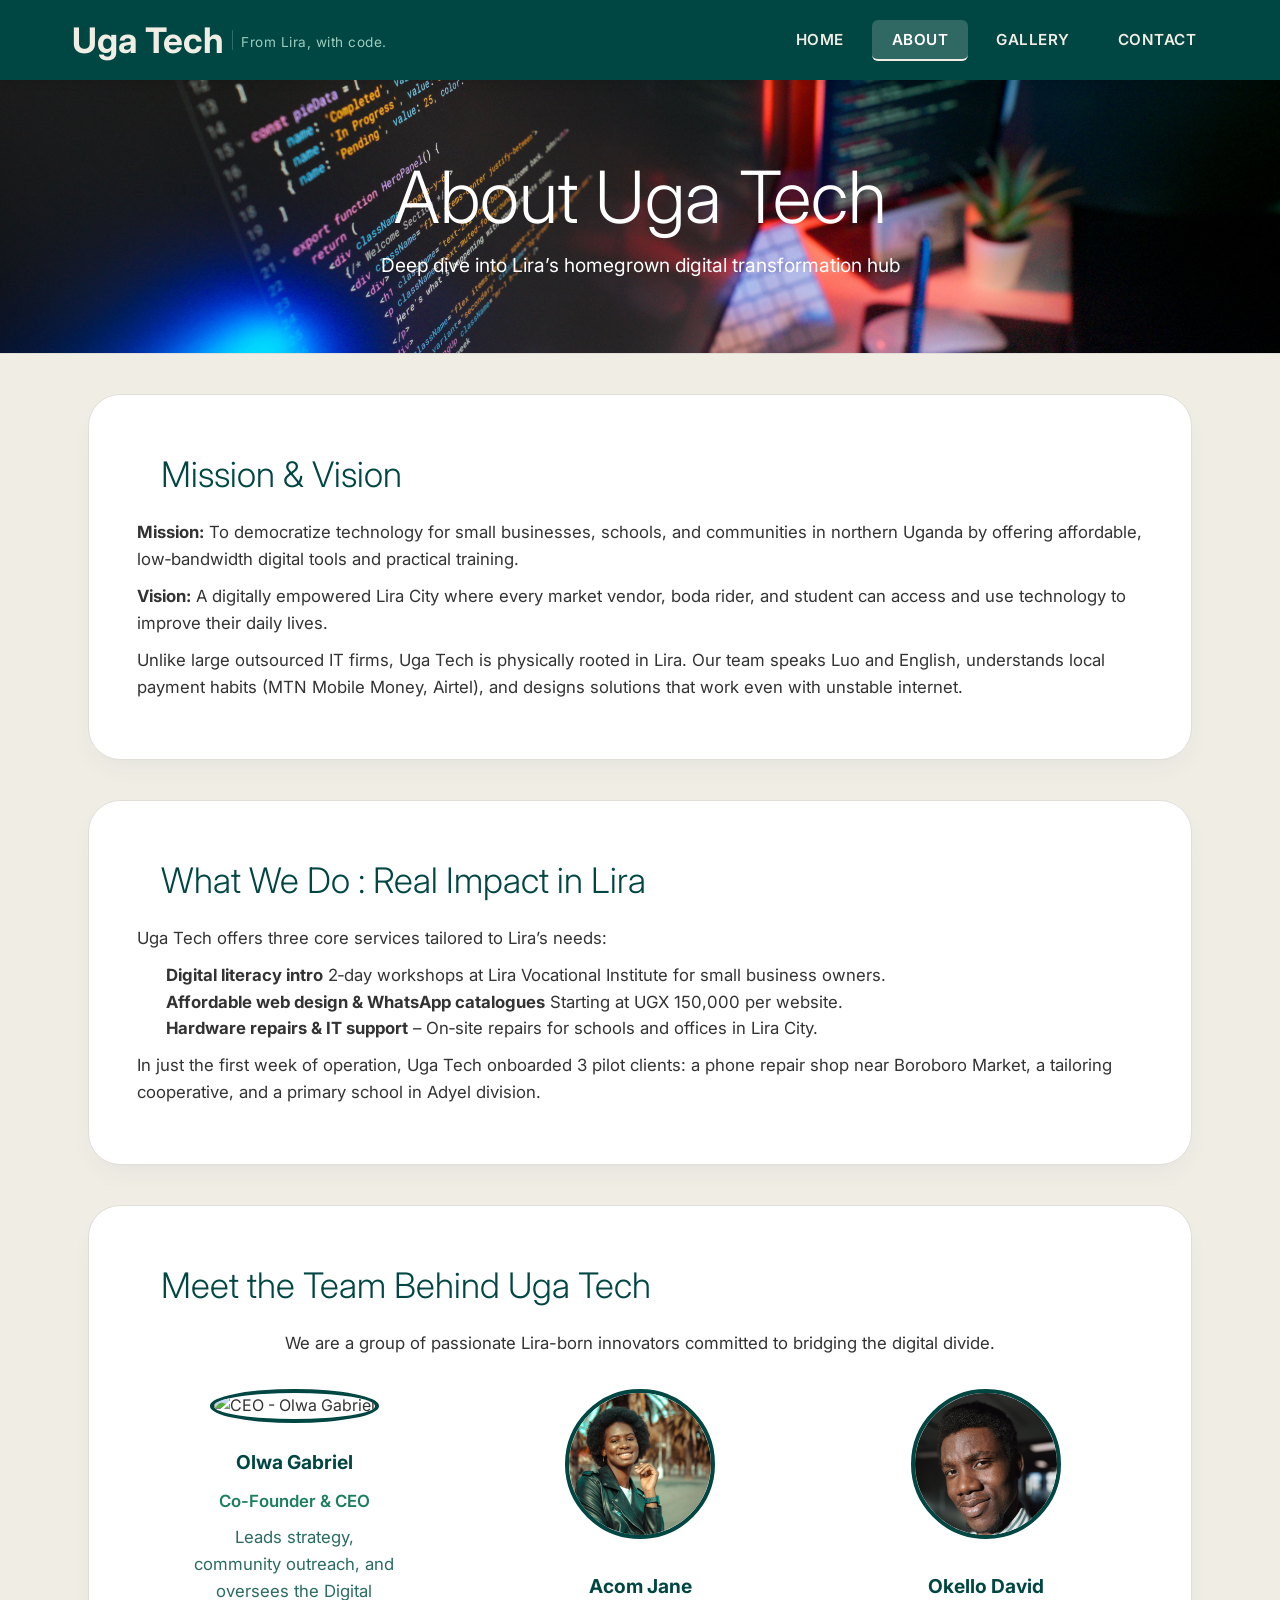
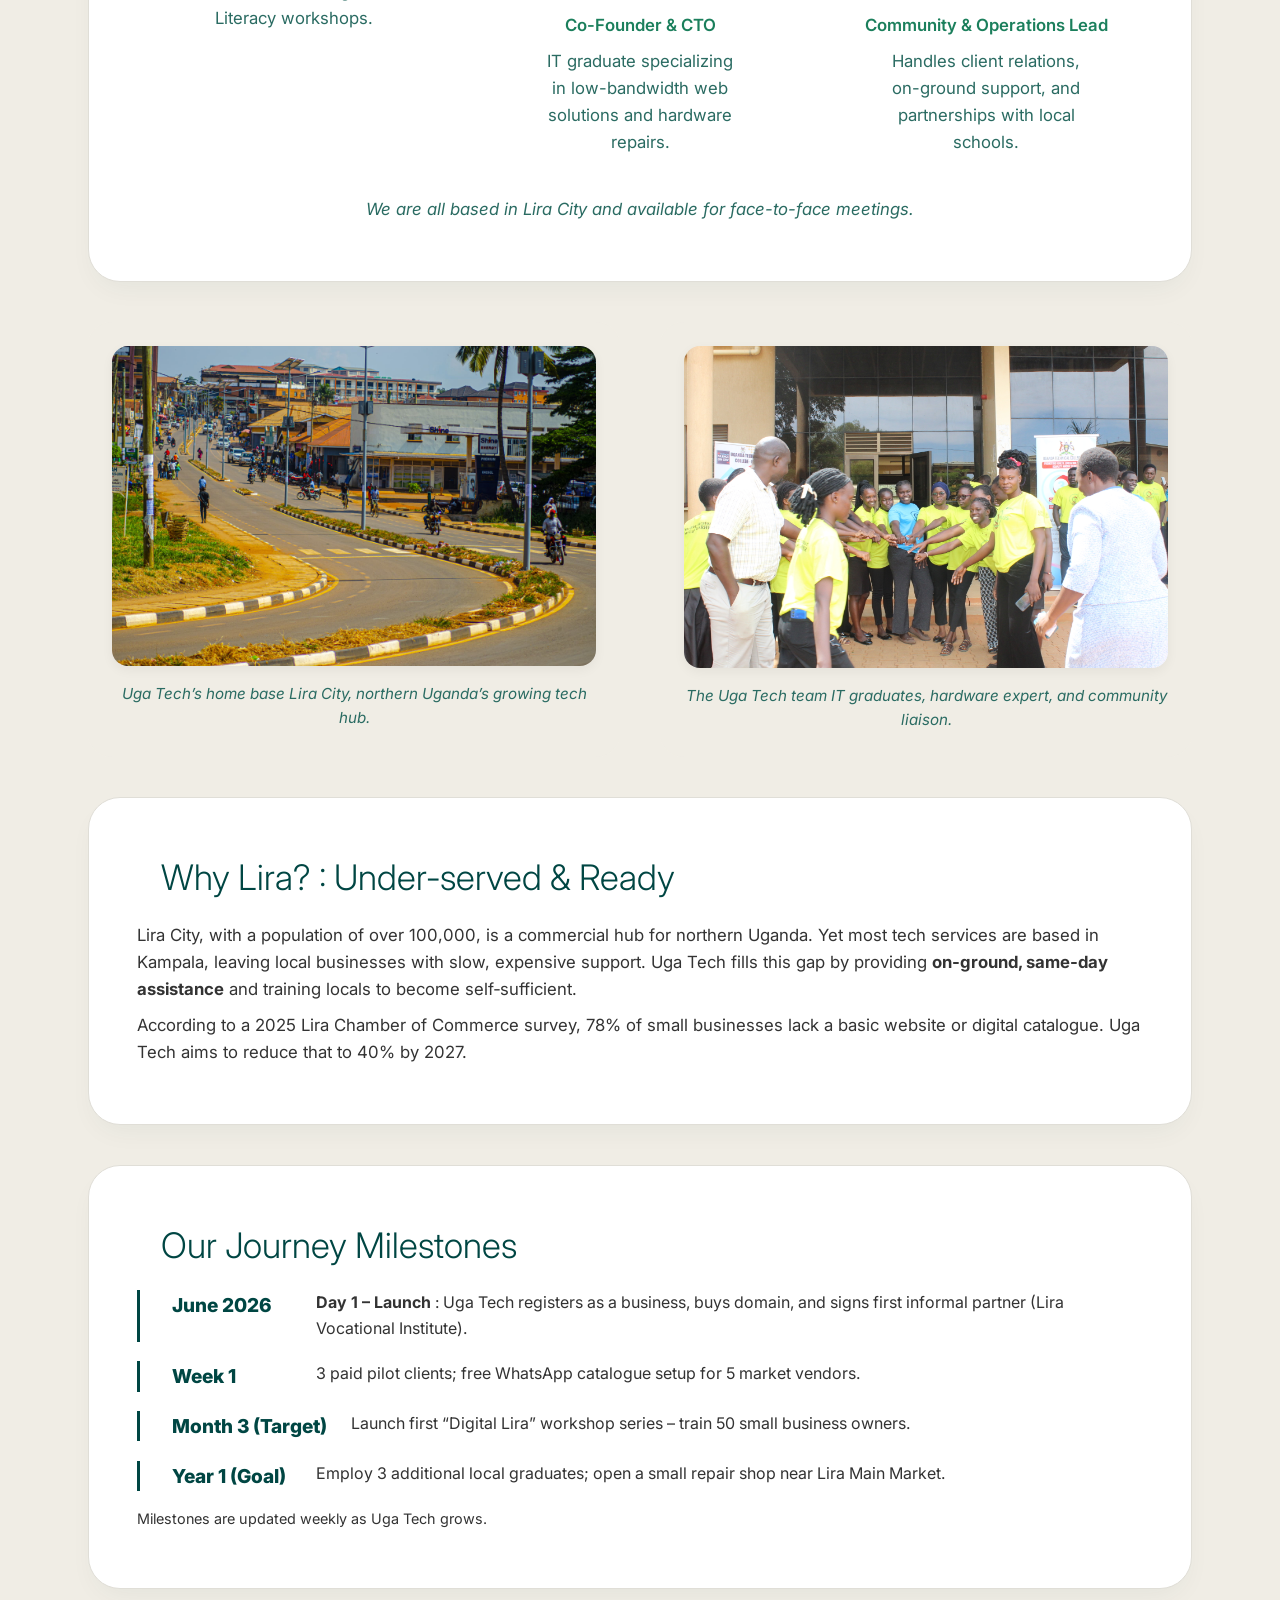
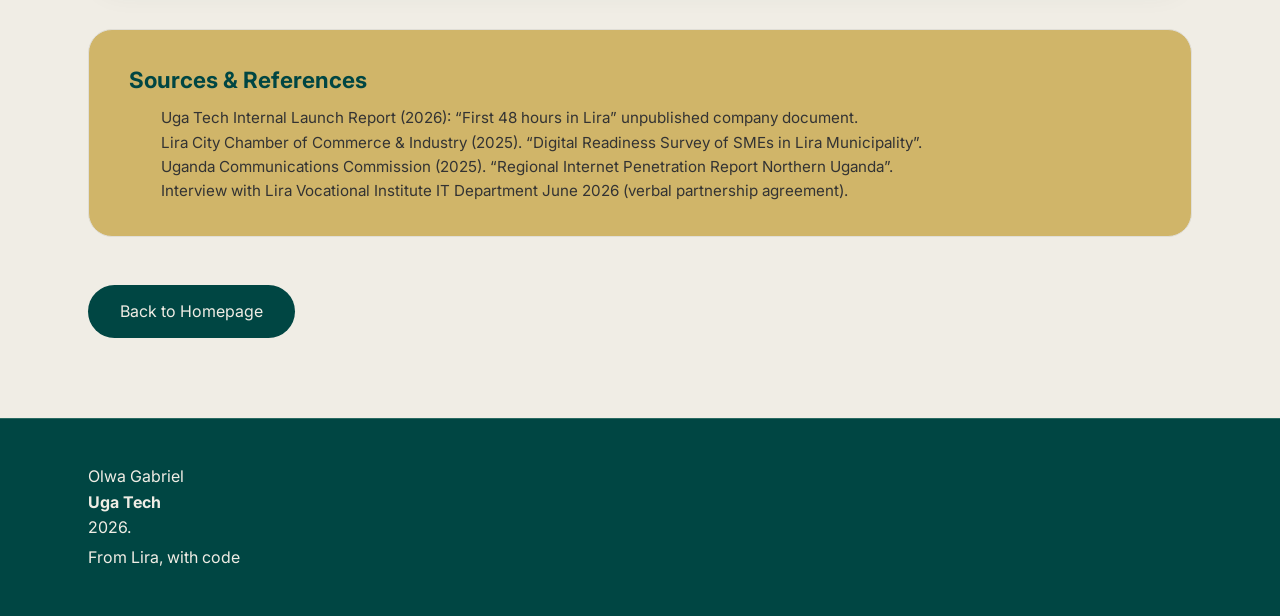
==== about.html @ 7499ac27 "Uga tech launch" ====
<!DOCTYPE html>
<html lang="en">
<head>
    <meta charset="UTF-8">
    <meta name="viewport" content="width=, initial-scale=1.0">
    <link rel="stylesheet" href="css/styles.css">
    
    <title>About | Uga Tech</title>
     <link rel="preconnect" href="https://fonts.googleapis.com">
    <link rel="preconnect" href="https://fonts.gstatic.com" crossorigin>
    <link href="https://fonts.googleapis.com/css2?family=Inter:ital,opsz,wght@0,14..32,100..900;1,14..32,100..900&display=swap" rel="stylesheet">
    <script src="https://kit.fontawesome.com/fa697e8749.js" crossorigin="anonymous"></script>
</head>
 
<body>
    <!--Navbar section-->
 <div class="navbar">
    <div class="container">
       <a href="index.html" class="logo">
    <span class="logo-title">
        <i class="fa-brands fa-medapps"></i> Uga Tech
    </span>
    <span class="logo-tagline">From Lira, with code.</span>
</a>
        <nav>
            <ul>
                <li><a href="index.html" >HOME</a></li>
                <li><a href="about.html" class="active">ABOUT</a></li>
                <li><a href="gallery.html">GALLERY</a></li>
                <li><a href="contact.html">CONTACT</a></li>
            </ul>
        </nav>
    </div>
</div>
 <!-- About hero -->
    <div class="about-hero">
        <div class="container">
            <h1>About Uga Tech</h1>
            <p>Deep dive into Lira’s homegrown digital transformation hub</p>
        </div>
    </div>

    <div class="container">
        <!-- SECTION 1: Our Mission & Vision -->
        <div class="section-card">
            <h2>Mission & Vision</h2>
            <p><strong>Mission:</strong> To democratize technology for small businesses, schools, and communities in northern Uganda by offering affordable, low‑bandwidth digital tools and practical training.</p>
            <p><strong>Vision:</strong> A digitally empowered Lira City where every market vendor, boda rider, and student can access and use technology to improve their daily lives.</p>
            <p>Unlike large outsourced IT firms, Uga Tech is physically rooted in Lira. Our team speaks Luo and English, understands local payment habits (MTN Mobile Money, Airtel), and designs solutions that work even with unstable internet.</p>
        </div>

        <!-- SECTION 2: What We Do – Services & Community Impact -->
        <div class="section-card">
            <h2>What We Do : Real Impact in Lira</h2>
            <p>Uga Tech offers three core services tailored to Lira’s needs:</p>
            <ul >
                <li><strong>Digital literacy intro</strong>  2‑day workshops at Lira Vocational Institute for small business owners.</li>
                <li><strong>Affordable web design & WhatsApp catalogues</strong> Starting at UGX 150,000 per website.</li>
                <li><strong>Hardware repairs & IT support</strong> – On‑site repairs for schools and offices in Lira City.</li>
            </ul>
            <p>In just the first week of operation, Uga Tech onboarded 3 pilot clients: a phone repair shop near Boroboro Market, a tailoring cooperative, and a primary school in Adyel division.</p>
        </div>

        <div class="section-card">
    <h2>Meet the Team Behind Uga Tech</h2>
    <p style="text-align: center; margin-bottom: 2rem;">
        We are a group of passionate Lira-born innovators committed to bridging the digital divide.
    </p>

    <div class="grid grid-3 text-center">
        <!-- Team Member 1: CEO / Co-Founder -->
        <div class="team-member">
            <img src="images/ceo-profile.jpg" alt="CEO - Olwa Gabriel">
            <h3 class="team-name">Olwa Gabriel</h3>
            <p class="team-role">Co-Founder & CEO</p>
            <p class="team-bio">Leads strategy, community outreach, and oversees the Digital Literacy workshops.</p>
        </div>

        <!-- Team Member 2: CTO -->
        <div class="team-member">
            <img src="images/cto-profile.jpg" alt="CTO - Acom Jane">
            <h3 class="team-name">Acom Jane</h3>
            <p class="team-role">Co-Founder & CTO</p>
            <p class="team-bio">IT graduate specializing in low-bandwidth web solutions and hardware repairs.</p>
        </div>

        <!-- Team Member 3: Community Liaison -->
        <div class="team-member">
            <img src="images/liaison-profile.jpg" alt="Liaison - Okello David">
            <h3 class="team-name">Okello David</h3>
            <p class="team-role">Community & Operations Lead</p>
            <p class="team-bio">Handles client relations, on-ground support, and partnerships with local schools.</p>
        </div>
    </div>

    <p style="text-align: center; margin-top: 2rem; font-style: italic; color: #2a6b62;">
        <i class="fas fa-handshake"></i> We are all based in Lira City and available for face-to-face meetings.
    </p>
</div>

        <!-- TWO IMAGES WITH CAPTIONS -->
        <div class="image-row">
            <div class="img-caption">
                <img src="images/Lira Skyline.jpeg" alt="Lira City skyline">
                <div class="caption">Uga Tech’s home base Lira City, northern Uganda’s growing tech hub.</div>
            </div>
            <div class="img-caption">
                <img src="images/Uga Tech Team.JPG" alt="Uga Tech team">
                <div class="caption">The Uga Tech team IT graduates, hardware expert, and community liaison.</div>
            </div>
        </div>

        <!-- SECTION 3: Why Lira? -->
        <div class="section-card">
            <h2>Why Lira? : Under-served & Ready</h2>
            <p>Lira City, with a population of over 100,000, is a commercial hub for northern Uganda. Yet most tech services are based in Kampala, leaving local businesses with slow, expensive support. Uga Tech fills this gap by providing <strong>on‑ground, same‑day assistance</strong> and training locals to become self‑sufficient.</p>
            <p>According to a 2025 Lira Chamber of Commerce survey, 78% of small businesses lack a basic website or digital catalogue. Uga Tech aims to reduce that to 40% by 2027.</p>
        </div>

        <!-- TIMELINE / MILESTONE SECTION -->
        <div class="section-card">
            <h2>Our Journey Milestones</h2>
            <div class="timeline">
                <div class="timeline-item">
                    <span class="timeline-year">June 2026</span>
                    <span class="timeline-desc"><strong>Day 1 – Launch</strong> : Uga Tech registers as a business, buys domain, and signs first informal partner (Lira Vocational Institute).</span>
                </div>
                <div class="timeline-item">
                    <span class="timeline-year">Week 1</span>
                    <span class="timeline-desc">3 paid pilot clients; free WhatsApp catalogue setup for 5 market vendors.</span>
                </div>
                <div class="timeline-item">
                    <span class="timeline-year">Month 3 (Target)</span>
                    <span class="timeline-desc">Launch first “Digital Lira” workshop series – train 50 small business owners.</span>
                </div>
                <div class="timeline-item">
                    <span class="timeline-year">Year 1 (Goal)</span>
                    <span class="timeline-desc">Employ 3 additional local graduates; open a small repair shop near Lira Main Market.</span>
                </div>
            </div>
            <p style="margin-top:1rem; font-size:0.9rem;"><i class="fas fa-flag-checkered"></i> Milestones are updated weekly as Uga Tech grows.</p>
        </div>

        <!-- PROPER SOURCE CITATIONS -->
        <div class="citations">
            <h3><i class="fas fa-book-open"></i> Sources & References</h3>
            <ul>
                <li>Uga Tech Internal Launch Report (2026): “First 48 hours in Lira” unpublished company document.</li>
                <li>Lira City Chamber of Commerce & Industry (2025). “Digital Readiness Survey of SMEs in Lira Municipality”.</li>
                <li>Uganda Communications Commission (2025). “Regional Internet Penetration Report Northern Uganda”.</li>
                <li>Interview with Lira Vocational Institute IT Department June 2026 (verbal partnership agreement).</li>
            </ul>
            
        </div>

        <!-- Back to index.html-->
        <div>
            <a href="index.html" class="btn-back"> Back to Homepage</a>
        </div>
    </div>


    <footer class="site-footer">
  <div class="container footer-container">
    <div class="footer-content">
      <div class="footer-info">
        <p>Olwa Gabriel<br> <strong>Uga Tech</strong><br>2026.</p>
        <p class="footer-tagline">From Lira, with code</p>
      </div>
      <div class="footer-social">
        <a href="https://twitter.com/ugatech" target="_blank"><i class="fab fa-twitter"></i></a>
        <a href="https://facebook.com/ugatech" target="_blank"><i class="fab fa-facebook"></i></a>
        <a href="https://instagram.com/ugatech" target="_blank"><i class="fab fa-instagram"></i></a>
        <a href="https://linkedin.com/company/ugatech" target="_blank"><i class="fab fa-linkedin"></i></a>
      </div>
    </div>
  </div>
</footer>
</body>
</html>
---- css/styles.css ----
/* ===== RESET & BASE ===== */
* {
    box-sizing: border-box;
    padding: 0;
    margin: 0;
}

:root {
    --primary-color: #004643;
    --secondary-color: #f0ede5;
    --third-color: #333;
}

body {
    background-color: var(--secondary-color);
    font-family: 'Inter', sans-serif;
    color: #333;
    line-height: 1.6;
}

ul {
    list-style: none;
}

a {
    text-decoration: none;
    color: var(--third-color);
}

h1, h2 {
    font-weight: 300;
    line-height: 1.2;
    margin: 10px 0;
}

p {
    margin: 10px 0;
}

/* ===== CONTAINER & UTILITIES ===== */
.container {
    max-width: 1100px;
    margin: 0 auto;
    padding: 0 40px;
}

.text-center {
    text-align: center;
}

.my-1 {
    margin: 1rem 0;
}

.my-4 {
    margin: 2rem 0;
}

/* ===== NAVBAR ===== */
.navbar {
    background-color: #004643;
    color: #F0EDE5;
    height: 80px;
    font-size: 1rem;
    width: 100%;
    position: sticky;
    top: 0;
    z-index: 1000;
    box-shadow: 0 2px 10px rgba(0, 0, 0, 0.1);
}

.navbar .container {
    display: flex;
    justify-content: space-between;
    align-items: center;
    height: 100%;
    max-width: 1200px;
    margin: 0 auto;
    padding: 0 24px;
}

/* Logo with inline slogan */
.navbar .logo {
    display: flex;
    align-items: center;
    gap: 0.5rem;
    line-height: 1.2;
    flex-wrap: wrap;
    color: #F0EDE5;
    text-decoration: none;
}

.navbar .logo .logo-title {
    font-size: 2.5rem;
    font-weight: 700;
    display: flex;
    align-items: center;
    gap: 0.5rem;
}

.navbar .logo .logo-title i {
    font-size: 1.8rem;
    color: #F0EDE5;
}

.navbar .logo .logo-tagline {
    font-size: 0.85rem;
    font-weight: 400;
    color: #9ACDBD;
    letter-spacing: 0.5px;
    white-space: nowrap;
    padding-top: 4px;
    border-left: 1px solid rgba(255, 255, 255, 0.2);
    padding-left: 0.5rem;
}

/* Navigation links */
.navbar ul {
    display: flex;
    align-items: center;
    gap: 0.5rem;
    margin: 0;
    padding: 0;
}

.navbar ul li a {
    color: #F0EDE5;
    font-size: 0.9rem;
    font-weight: 600;
    padding: 8px 16px;
    border-radius: 6px;
    text-transform: uppercase;
    letter-spacing: 0.5px;
    transition: background-color 0.3s, color 0.3s;
}

.navbar ul li a:hover {
    background-color: rgba(240, 237, 229, 0.15);
    color: #9ACDBD;
}

.navbar ul li a.active {
    background-color: rgba(240, 237, 229, 0.2);
    color: #ffffff;
    border-bottom: 2px solid #F0EDE5;
}

/* ===== HERO SECTION ===== */
.hero-section {
    position: relative;
    background-image: url('../images/hero.jpg');
    background-size: cover;
    background-position: center;
    background-repeat: no-repeat;
    min-height: 90vh;
    display: flex;
    align-items: center;
    justify-content: center;
    text-align: center;
    padding: 4rem 2rem;
}

.hero-section::before {
    content: '';
    position: absolute;
    top: 0;
    left: 0;
    right: 0;
    bottom: 0;
    background: rgba(0, 70, 67, 0.65);
    z-index: 1;
}

.hero-content {
    position: relative;
    z-index: 2;
    max-width: 900px;
    margin: 0 auto;
    color: #F0EDE5;
}

.main-intro h1 {
    font-size: 3.2rem;
    font-weight: 700;
    margin-bottom: 1rem;
    text-shadow: 0 2px 8px rgba(0, 0, 0, 0.3);
}

.main-intro p {
    font-size: 1.4rem;
    opacity: 0.95;
    margin-bottom: 2rem;
    text-shadow: 0 1px 4px rgba(0, 0, 0, 0.2);
}

.main-quote {
    background: rgba(240, 237, 229, 0.15);
    backdrop-filter: blur(4px);
    padding: 1rem 1.5rem;
    border-radius: 20px;
    font-size: 1rem;
    max-width: 600px;
    margin: 1.5rem auto 0;
    border: 1px solid rgba(240, 237, 229, 0.3);
}

.client-quote {
    border-left: 4px solid #F0EDE5;
    padding-left: 1.5rem;
    margin: 2rem auto;
    max-width: 700px;
    text-align: left;
}

.quote-author {
    display: block;
    margin-top: 0.5rem;
    font-style: normal;
    font-weight: 600;
}

/* ===== INTRO CARD ===== */
.intro-card {
    background: white;
    border-radius: 28px;
    padding: 2rem;
    margin: 2rem 0;
    box-shadow: 0 12px 28px -8px rgba(0, 70, 67, 0.06);
    border: 1px solid #e0ded7;
}

.intro-card p {
    color: var(--primary-color);
}

.intro-card h2 {
    color: var(--primary-color);
    font-size: 2rem;
    border-left: #1B7F5C solid 2px;
    padding: 0.5rem;
}

/* ===== SERVICES ===== */
.services {
    padding: 4rem 0;
    background: white;
}

.services-heading {
    text-align: center;
    margin-bottom: 3rem;
}

.services-heading h2 {
    font-size: 2.2rem;
    color: #004643;
    border-left: 5px solid #004643;
    padding-left: 1rem;
    display: inline-block;
}

.services-heading p {
    color: #2a6b62;
    font-size: 1.1rem;
    margin-top: 0.5rem;
}

.services-grid {
    display: grid;
    grid-template-columns: repeat(3, 1fr);
    gap: 2rem;
}

.service-card {
    background: #F0EDE5;
    border-radius: 28px;
    padding: 2rem 1.5rem;
    text-align: center;
    border: 1px solid #e0ded7;
    transition: transform 0.3s, box-shadow 0.3s;
    box-shadow: 0 4px 12px rgba(0, 0, 0, 0.02);
}

.service-card:hover {
    transform: translateY(-6px);
    box-shadow: 0 16px 32px -8px rgba(0, 70, 67, 0.12);
}

.service-card i {
    font-size: 2.8rem;
    color: #004643;
    margin-bottom: 1rem;
}

.service-card h3 {
    font-size: 1.4rem;
    color: #004643;
    margin-bottom: 0.8rem;
}

.service-card p {
    color: #2a6b62;
    font-size: 0.95rem;
    line-height: 1.5;
}

.services-cta {
    text-align: center;
    margin-top: 3rem;
}

.services-cta .btn {
    background-color: #004643;
    color: #F0EDE5;
    padding: 12px 32px;
    border-radius: 40px;
    font-weight: 700;
    display: inline-block;
    transition: 0.2s;
}

.services-cta .btn:hover {
    background-color: #1B7F5C;
    transform: translateY(-2px);
}

/* ===== FACTS ===== */
.facts {
    padding: 3rem 0;
    background-color: #F0EDE5;
}

.facts-heading {
    font-size: 2rem;
    color: #004643;
    text-align: center;
    margin-bottom: 2rem;
    border-bottom: 2px solid #004643;
    display: inline-block;
    padding-bottom: 0.5rem;
}

.facts .grid > div {
    background: white;
    border-radius: 28px;
    padding: 2rem 1.5rem;
    box-shadow: 0 12px 28px -8px rgba(0, 70, 67, 0.08);
    border: 1px solid #e0ded7;
    transition: transform 0.2s, box-shadow 0.2s;
}

.facts .grid > div:hover {
    transform: translateY(-5px);
    box-shadow: 0 16px 32px -8px rgba(0, 70, 67, 0.15);
}

.facts i {
    color: #004643;
    margin-bottom: 1rem;
}

.facts h3 {
    font-size: 1.4rem;
    color: #004643;
    margin: 0.5rem 0;
}

.text-secondary {
    color: #2a6b62;
    font-size: 0.95rem;
    line-height: 1.5;
}

/* ===== ABOUT PAGE ===== */
.about-hero {
    background: linear-gradient(145deg, #817553 0%, #ffffffad 100%);
    background-image: url(../images/about.jpg);
    background-size: cover;
    background-position: center;
    background-repeat: no-repeat;
    padding: 3rem 0;
    text-align: center;
    border-bottom: 1px solid #e0ded7;
}

.about-hero h1 {
    font-size: 5rem;
    color: #ffffff;
}

.about-hero p {
    color: #ffffff;
    max-width: 700px;
    margin: 0.5rem auto;
}

.section-card {
    background: white;
    border-radius: 28px;
    padding: 2rem;
    margin: 2rem 0;
    box-shadow: 0 12px 28px -8px rgba(0, 70, 67, 0.06);
    border: 1px solid #e0ded7;
}

.section-card h2 {
    font-size: 1.8rem;
    color: #004643;
    padding-left: 1rem;
    margin-bottom: 1.5rem;
}

.section-card ul {
    margin-left: 1.8rem;
    margin-top: 0.5rem;
}

/* ===== TEAM ===== */
.team-member {
    text-align: center;
}

.team-member img {
    width: 150px;
    height: 150px;
    border-radius: 50%;
    object-fit: cover;
    border: 4px solid var(--primary-color, #004643);
    margin-bottom: 1rem;
    transition: transform 0.3s ease, box-shadow 0.3s ease;
}

.team-member img:hover {
    transform: scale(1.05);
    box-shadow: 0 8px 20px rgba(0, 70, 67, 0.2);
}

.team-name {
    color: var(--primary-color, #004643);
    margin: 0.5rem 0 0.2rem;
    font-size: 1.2rem;
}

.team-role {
    font-weight: 600;
    color: #1B7F5C;
    font-size: 0.9rem;
}

.team-bio {
    color: #2a6b62;
    font-size: 0.85rem;
    max-width: 200px;
    margin: 0.5rem auto;
}

/* ===== IMAGE ROW (About) ===== */
.image-row {
    display: flex;
    flex-wrap: wrap;
    gap: 2rem;
    justify-content: center;
    margin: 2rem 0;
}

.img-caption {
    flex: 1;
    min-width: 250px;
    text-align: center;
    background: #F0EDE5;
    padding: 1rem;
    border-radius: 20px;
}

.img-caption img {
    max-width: 100%;
    border-radius: 16px;
    box-shadow: 0 4px 12px rgba(0, 0, 0, 0.05);
}

.caption {
    font-size: 0.85rem;
    color: #2a6b62;
    margin-top: 0.5rem;
    font-style: italic;
}

/* ===== TIMELINE ===== */
.timeline {
    display: flex;
    flex-direction: column;
    gap: 1.2rem;
    margin-top: 1rem;
}

.timeline-item {
    display: flex;
    gap: 1rem;
    align-items: flex-start;
    border-left: 3px solid #004643;
    padding-left: 1.5rem;
}

.timeline-year {
    font-weight: 800;
    color: #004643;
    min-width: 90px;
    font-size: 1.1rem;
}

/* ===== CITATIONS ===== */
.citations {
    background: #d0b569;
    padding: 1.5rem;
    border-radius: 20px;
    margin: 2rem 0;
    border: 1px solid #e0ded7;
}

.citations h3 {
    color: #004643;
    margin-bottom: 0.5rem;
}

.citations ul {
    margin-left: 1.5rem;
}

/* ===== CONTACT ===== */
.feedback .grid {
    grid-template-columns: 45% 55%;
    gap: 30px;
    padding: 20px;
    color: var(--primary-color);
}

.feedback-text h1 {
    font-size: 1.8rem;
    color: #004643;
    margin-bottom: 1rem;
    border-left: 5px solid #004643;
    padding-left: 1rem;
}

.feedback-form {
    background: white;
    border-radius: 28px;
    padding: 2rem;
    border: 1px solid #e0ded7;
    box-shadow: 0 12px 28px -8px rgba(0, 70, 67, 0.06);
}

.feedback-form h2 {
    font-size: 1.6rem;
    color: #004643;
    margin-bottom: 1.5rem;
    border-bottom: 2px solid #004643;
    padding-left: 1rem;
}

.form-control {
    margin-bottom: 1.2rem;
}

.form-control label {
    display: block;
    font-weight: 600;
    margin-bottom: 0.4rem;
    color: #004643;
}

.form-control input,
.form-control textarea {
    width: 100%;
    padding: 12px 16px;
    border: 1px solid #d4d2ca;
    border-radius: 20px;
    font-family: 'Inter', sans-serif;
    font-size: 0.95rem;
    background-color: #FEFCF8;
    transition: 0.2s;
}

.form-control input:focus,
.form-control textarea:focus {
    outline: none;
    border-color: #004643;
    box-shadow: 0 0 0 3px rgba(0, 70, 67, 0.1);
}

.form-control textarea {
    resize: vertical;
    min-height: 120px;
}

.social-icons {
    display: flex;
    gap: 1.2rem;
}

.social-icons a {
    color: #1B7F5C;
    font-size: 1.4rem;
    transition: color 0.2s, transform 0.2s;
}

.social-icons a:hover {
    color: #9ACDBD;
    transform: scale(1.05);
}

/* ===== GALLERY ===== */
.gallery {
    padding: 2rem 0 3rem;
}

.gallery-heading {
    font-size: 2rem;
    color: #004643;
    text-align: center;
    margin-bottom: 2rem;
    border-bottom: 2px solid #e0ded7;
    display: inline-block;
    padding-bottom: 0.5rem;
}

.gallery-img {
    background: white;
    border-radius: 20px;
    overflow: hidden;
    box-shadow: 0 6px 14px rgba(0, 70, 67, 0.08);
    transition: transform 0.3s ease, box-shadow 0.3s ease;
    border: 1px solid #e0ded7;
    width: 100%;
}

.gallery-img:hover {
    transform: translateY(-5px);
    box-shadow: 0 12px 24px rgba(0, 70, 67, 0.12);
}

.gallery-img img {
    width: 100%;
    height: 220px;
    object-fit: cover;
    display: block;
}

.gallery-caption {
    padding: 0.8rem;
    font-size: 0.85rem;
    color: #2a6b62;
    text-align: center;
    background-color: #F0EDE5;
    margin: 0;
    font-style: italic;
}

/* ===== GRID SYSTEM (unified) ===== */
.grid {
    display: grid;
    gap: 2rem;
}

.grid-3 {
    grid-template-columns: repeat(3, 1fr);
}

.grid-6 {
    grid-template-columns: repeat(3, 1fr);
    gap: 1.8rem;
}

/* ===== BUTTONS ===== */
.btn {
    display: inline-block;
    padding: 10px 30px;
    cursor: pointer;
    background-color: var(--primary-color);
    color: white;
    border: none;
    border-radius: 5px;
    transition: 0.2s;
}

.btn:hover {
    transform: scale(0.98);
}

.btn-primary {
    background-color: #004643;
    color: #F0EDE5;
    border: none;
    padding: 12px 24px;
    font-size: 1rem;
    font-weight: 700;
    border-radius: 40px;
    cursor: pointer;
    width: 100%;
    transition: 0.2s;
}

.btn-primary:hover {
    background-color: #1B7F5C;
    transform: translateY(-2px);
}

.btn-next {
    display: inline-block;
    background-color: #004643;
    color: #F0EDE5;
    padding: 10px 24px;
    border-radius: 40px;
    text-decoration: none;
    transition: 0.2s;
}

.btn-next:hover {
    background-color: #1B7F5C;
}

.btn-back {
    display: inline-block;
    margin: 1rem 0;
    background-color: #004643;
    color: #F0EDE5;
    padding: 10px 24px;
    border-radius: 40px;
    text-decoration: none;
    transition: 0.2s;
}

.btn-back:hover {
    background-color: #1B7F5C;
}

/* ===== FOOTER ===== */
.site-footer {
    background-color: #004643;
    color: #F0EDE5;
    padding: 2rem 0;
    margin-top: 3rem;
    border-top: 1px solid #2a6b62;
}

.footer-container {
    max-width: 1200px;
    margin: 0 auto;
    padding: 0 24px;
}

.footer-content {
    display: flex;
    flex-wrap: wrap;
    justify-content: space-between;
    align-items: center;
    gap: 1rem;
}

.footer-info {
    text-align: left;
}

.footer-info p {
    margin: 0.3rem 0;
    font-size: 0.9rem;
}

.footer-tagline {
    font-size: 0.8rem;
    color: var(--secondary-color);
}

.footer-social {
    display: flex;
    gap: 1.2rem;
}

.footer-social a {
    color: var(--secondary-color);
    font-size: 1.4rem;
    transition: color 0.2s, transform 0.2s;
}

.footer-social a:hover {
    color: #9ACDBD;
    transform: scale(1.05);
}

/* ==========================================================
   RESPONSIVE: MOBILE (max-width: 375px)
   ========================================================== */
@media (max-width: 375px) {
    .container {
        padding: 0 16px;
        max-width: 100%;
    }

    /* Navbar */
    .navbar {
        height: auto;
        padding: 12px 0;
    }

    .navbar .container {
        flex-wrap: wrap;
        justify-content: center;
        gap: 8px;
    }

    .navbar .logo .logo-title {
        font-size: 1.6rem;
    }

    .navbar .logo .logo-title i {
        font-size: 1.3rem;
    }

    .navbar .logo .logo-tagline {
        font-size: 0.7rem;
        white-space: normal;
        border-left: none;
        padding-left: 0;
    }

    .navbar ul {
        flex-wrap: wrap;
        justify-content: center;
        gap: 0.2rem;
        width: 100%;
    }

    .navbar ul li a {
        font-size: 0.7rem;
        padding: 6px 10px;
        letter-spacing: 0.3px;
    }

    /* Hero */
    .hero-section {
        min-height: 70vh;
        padding: 2.5rem 1rem;
    }

    .main-intro h1 {
        font-size: 1.8rem;
    }

    .main-intro p {
        font-size: 1rem;
    }

    .main-quote {
        font-size: 0.85rem;
        padding: 0.8rem 1rem;
        max-width: 100%;
    }

    .client-quote {
        padding-left: 1rem;
        font-size: 0.9rem;
        margin: 1rem auto;
    }

    .client-quote br {
        display: none;
    }

    /* Intro card */
    .intro-card {
        padding: 1.2rem;
        margin: 1rem 0;
        border-radius: 20px;
    }

    .intro-card h2 {
        font-size: 1.5rem;
    }

    .intro-card p {
        font-size: 0.9rem;
    }

    /* Grids */
    .grid-3,
    .grid-6 {
        grid-template-columns: 1fr;
        gap: 1.2rem;
    }

    .facts .grid > div {
        padding: 1.5rem 1rem;
    }

    .facts h3 {
        font-size: 1.2rem;
    }

    .facts .text-secondary {
        font-size: 0.85rem;
    }

    .facts-heading {
        font-size: 1.5rem;
    }

    /* Buttons */
    .btn-next,
    .btn-back {
        width: 100%;
        text-align: center;
        padding: 12px 20px;
        font-size: 0.9rem;
    }

    /* About */
    .about-hero {
        padding: 2rem 0;
    }

    .about-hero h1 {
        font-size: 2.2rem;
    }

    .about-hero p {
        font-size: 0.9rem;
        padding: 0 1rem;
    }

    .section-card {
        padding: 1.2rem;
        margin: 1.2rem 0;
        border-radius: 20px;
    }

    .section-card h2 {
        font-size: 1.3rem;
        padding-left: 0.5rem;
    }

    .section-card ul {
        margin-left: 1.2rem;
        font-size: 0.9rem;
    }

    .section-card p {
        font-size: 0.9rem;
    }

    .image-row {
        flex-direction: column;
        gap: 1rem;
    }

    .img-caption {
        min-width: unset;
        padding: 0.8rem;
    }

    .img-caption img {
        width: 100%;
    }

    .caption {
        font-size: 0.75rem;
    }

    .timeline-item {
        flex-direction: column;
        gap: 0.2rem;
        padding-left: 1rem;
        border-left-width: 2px;
    }

    .timeline-year {
        min-width: unset;
        font-size: 0.95rem;
    }

    .timeline-desc {
        font-size: 0.85rem;
    }

    .citations {
        padding: 1rem;
        border-radius: 16px;
    }

    .citations h3 {
        font-size: 1rem;
    }

    .citations ul {
        margin-left: 1rem;
        font-size: 0.8rem;
    }

    .citations ul li {
        margin-bottom: 0.3rem;
    }

    /* Gallery */
    .gallery-heading {
        font-size: 1.5rem;
    }

    .grid-6 {
        gap: 1.2rem;
    }

    .gallery-img img {
        height: 180px;
    }

    .gallery-caption {
        font-size: 0.75rem;
        padding: 0.6rem;
    }

    /* Contact */
    .feedback .grid {
        grid-template-columns: 1fr;
        gap: 1.5rem;
        padding: 10px;
    }

    .feedback-text h1 {
        font-size: 1.5rem;
    }

    .feedback-text p {
        font-size: 0.9rem;
    }

    .feedback-form {
        padding: 1.2rem;
        border-radius: 20px;
    }

    .feedback-form h2 {
        font-size: 1.3rem;
        padding-left: 0.5rem;
    }

    .form-control input,
    .form-control textarea {
        padding: 10px 14px;
        font-size: 0.85rem;
    }

    .social-icons {
        flex-wrap: wrap;
        gap: 0.8rem;
    }

    .social-icons a {
        font-size: 1.2rem;
    }

    /* Footer */
    .site-footer {
        padding: 1.5rem 0;
        margin-top: 2rem;
    }

    .footer-content {
        flex-direction: column;
        align-items: center;
        text-align: center;
        gap: 0.8rem;
    }

    .footer-info p {
        font-size: 0.8rem;
        margin: 0.2rem 0;
    }

    .footer-social {
        gap: 0.8rem;
    }

    .footer-social a {
        font-size: 1.2rem;
    }

    .footer-tagline {
        font-size: 0.7rem;
    }

    /* General */
    p,
    li,
    .text-secondary {
        font-size: 0.9rem;
    }

    h1 {
        font-size: 2rem;
    }

    h2 {
        font-size: 1.4rem;
    }

    h3 {
        font-size: 1.1rem;
    }

    .team-member img {
        width: 120px;
        height: 120px;
    }

    .team-bio {
        max-width: 100%;
    }
}

/* ==========================================================
   RESPONSIVE: DESKTOP (min-width: 1280px)
   ========================================================== */
@media (min-width: 1280px) {
    .container {
        max-width: 1200px;
        padding: 0 48px;
    }

    .navbar .logo .logo-title {
        font-size: 2.2rem;
    }

    .navbar ul li a {
        font-size: 0.95rem;
        padding: 10px 20px;
    }

    .hero-section {
        min-height: 80vh;
    }

    .main-intro h1 {
        font-size: 4rem;
    }

    .main-intro p {
        font-size: 1.6rem;
    }

    .main-quote {
        font-size: 1.1rem;
        max-width: 700px;
        padding: 1.2rem 2rem;
    }

    .client-quote {
        font-size: 1.1rem;
        max-width: 800px;
        padding-left: 2rem;
    }

    .intro-card {
        padding: 3rem;
        margin: 3rem 0;
    }

    .intro-card h2 {
        font-size: 2.4rem;
    }

    .intro-card p {
        font-size: 1.05rem;
    }

    .facts {
        padding: 4rem 0;
    }

    .facts-heading {
        font-size: 2.4rem;
    }

    .facts .grid > div {
        padding: 2.5rem 2rem;
    }

    .facts h3 {
        font-size: 1.6rem;
    }

    .facts .text-secondary {
        font-size: 1rem;
    }

    .btn-next,
    .btn-back {
        padding: 14px 32px;
        font-size: 1rem;
    }

    .about-hero {
        padding: 4rem 0;
    }

    .about-hero h1 {
        font-size: 4.5rem;
    }

    .about-hero p {
        font-size: 1.2rem;
    }

    .section-card {
        padding: 3rem;
        margin: 2.5rem 0;
        border-radius: 32px;
    }

    .section-card h2 {
        font-size: 2.2rem;
        padding-left: 1.5rem;
    }

    .section-card p,
    .section-card li {
        font-size: 1.05rem;
    }

    .image-row {
        gap: 2.5rem;
    }

    .img-caption {
        padding: 1.5rem;
        border-radius: 24px;
    }

    .caption {
        font-size: 0.95rem;
    }

    .timeline-item {
        gap: 1.5rem;
        padding-left: 2rem;
    }

    .timeline-year {
        min-width: 120px;
        font-size: 1.2rem;
    }

    .timeline-desc {
        font-size: 1rem;
    }

    .citations {
        padding: 2rem 2.5rem;
        border-radius: 24px;
    }

    .citations h3 {
        font-size: 1.4rem;
    }

    .citations ul {
        margin-left: 2rem;
        font-size: 0.95rem;
    }

    .gallery {
        padding: 3rem 0 4rem;
    }

    .gallery-heading {
        font-size: 2.6rem;
    }

    .grid-6 {
        gap: 2.2rem;
    }

    .gallery-img img {
        height: 260px;
    }

    .gallery-caption {
        font-size: 0.95rem;
        padding: 1rem;
    }

    .feedback .grid {
        gap: 4rem;
        padding: 30px 40px;
    }

    .feedback-text h1 {
        font-size: 2.4rem;
    }

    .feedback-text p {
        font-size: 1.05rem;
    }

    .feedback-form {
        padding: 2.5rem;
        border-radius: 32px;
    }

    .feedback-form h2 {
        font-size: 2rem;
        padding-left: 1.5rem;
    }

    .form-control input,
    .form-control textarea {
        padding: 14px 20px;
        font-size: 1rem;
        border-radius: 24px;
    }

    .form-control textarea {
        min-height: 150px;
    }

    .social-icons {
        gap: 1.5rem;
    }

    .social-icons a {
        font-size: 1.6rem;
    }

    .site-footer {
        padding: 2.5rem 0;
        margin-top: 4rem;
    }

    .footer-info p {
        font-size: 1rem;
    }

    .footer-social {
        gap: 1.5rem;
    }

    .footer-social a {
        font-size: 1.6rem;
    }

    .footer-tagline {
        font-size: 0.9rem;
    }
}
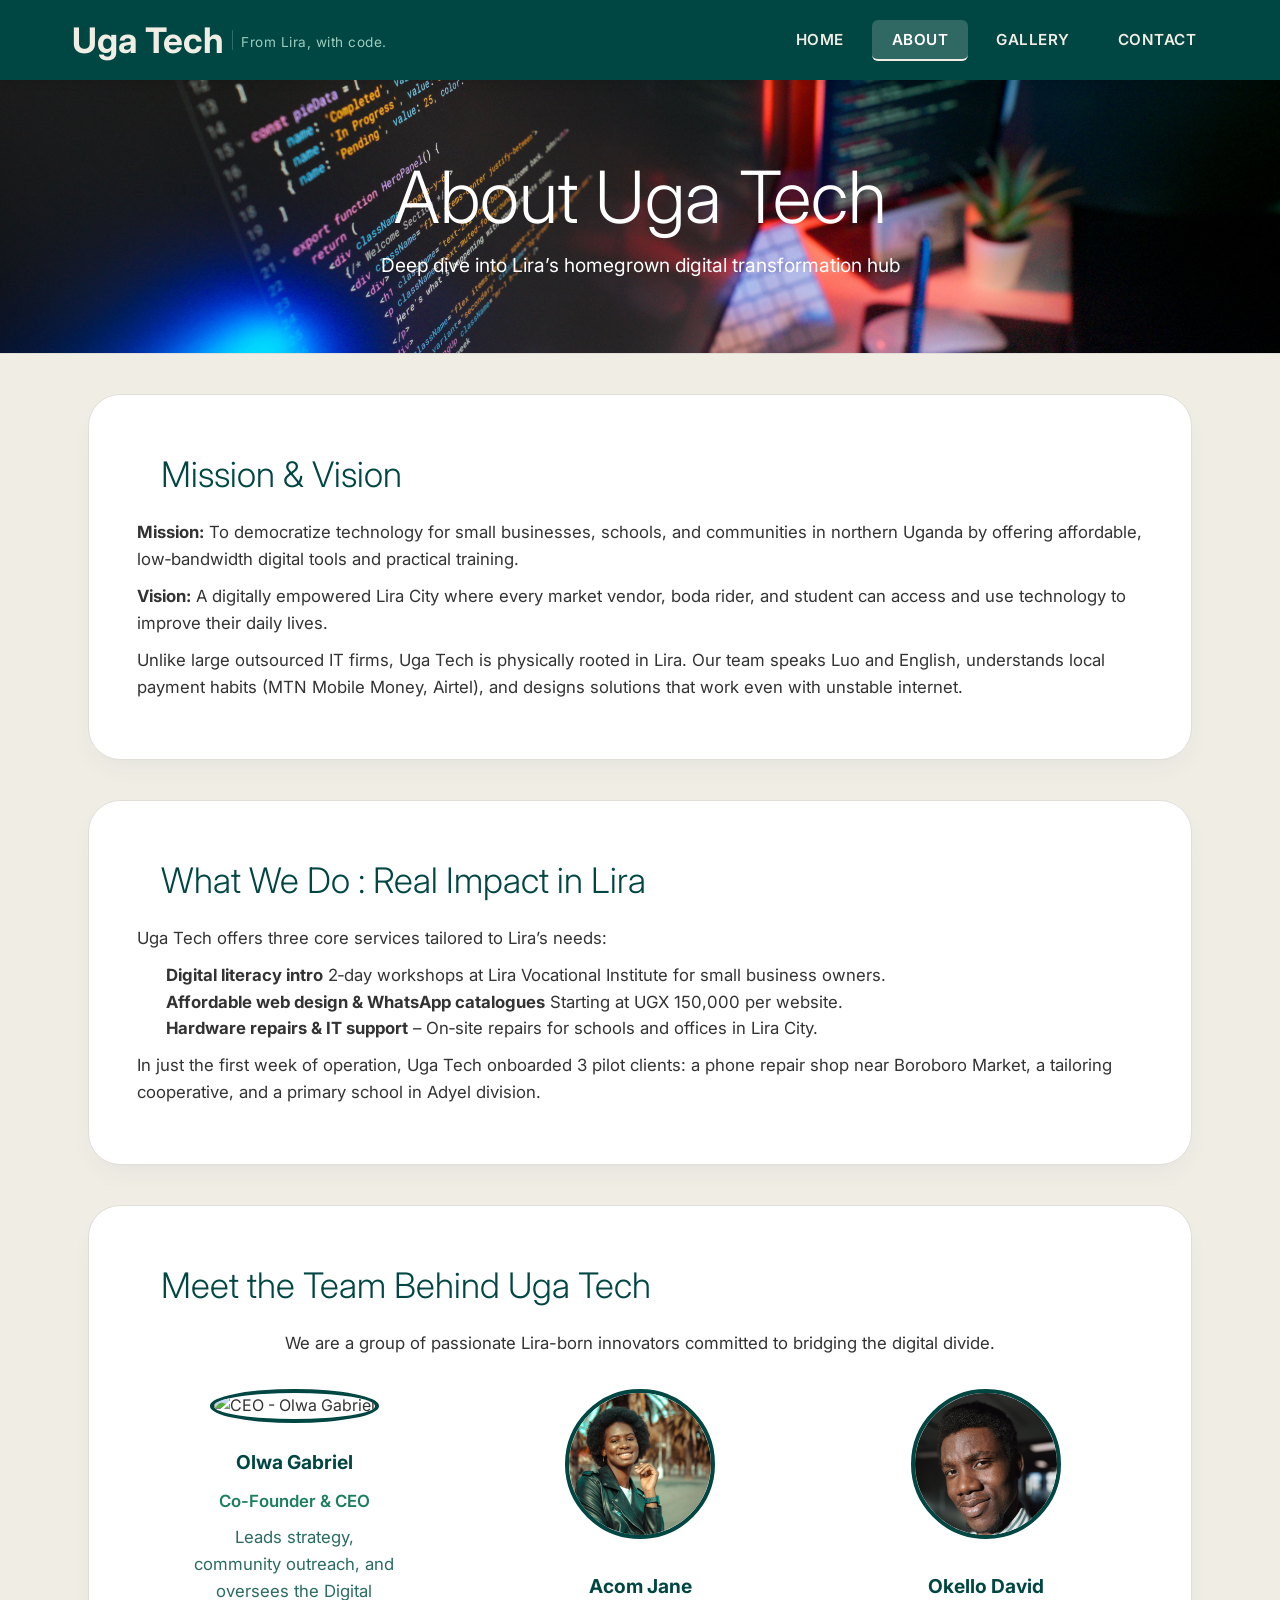
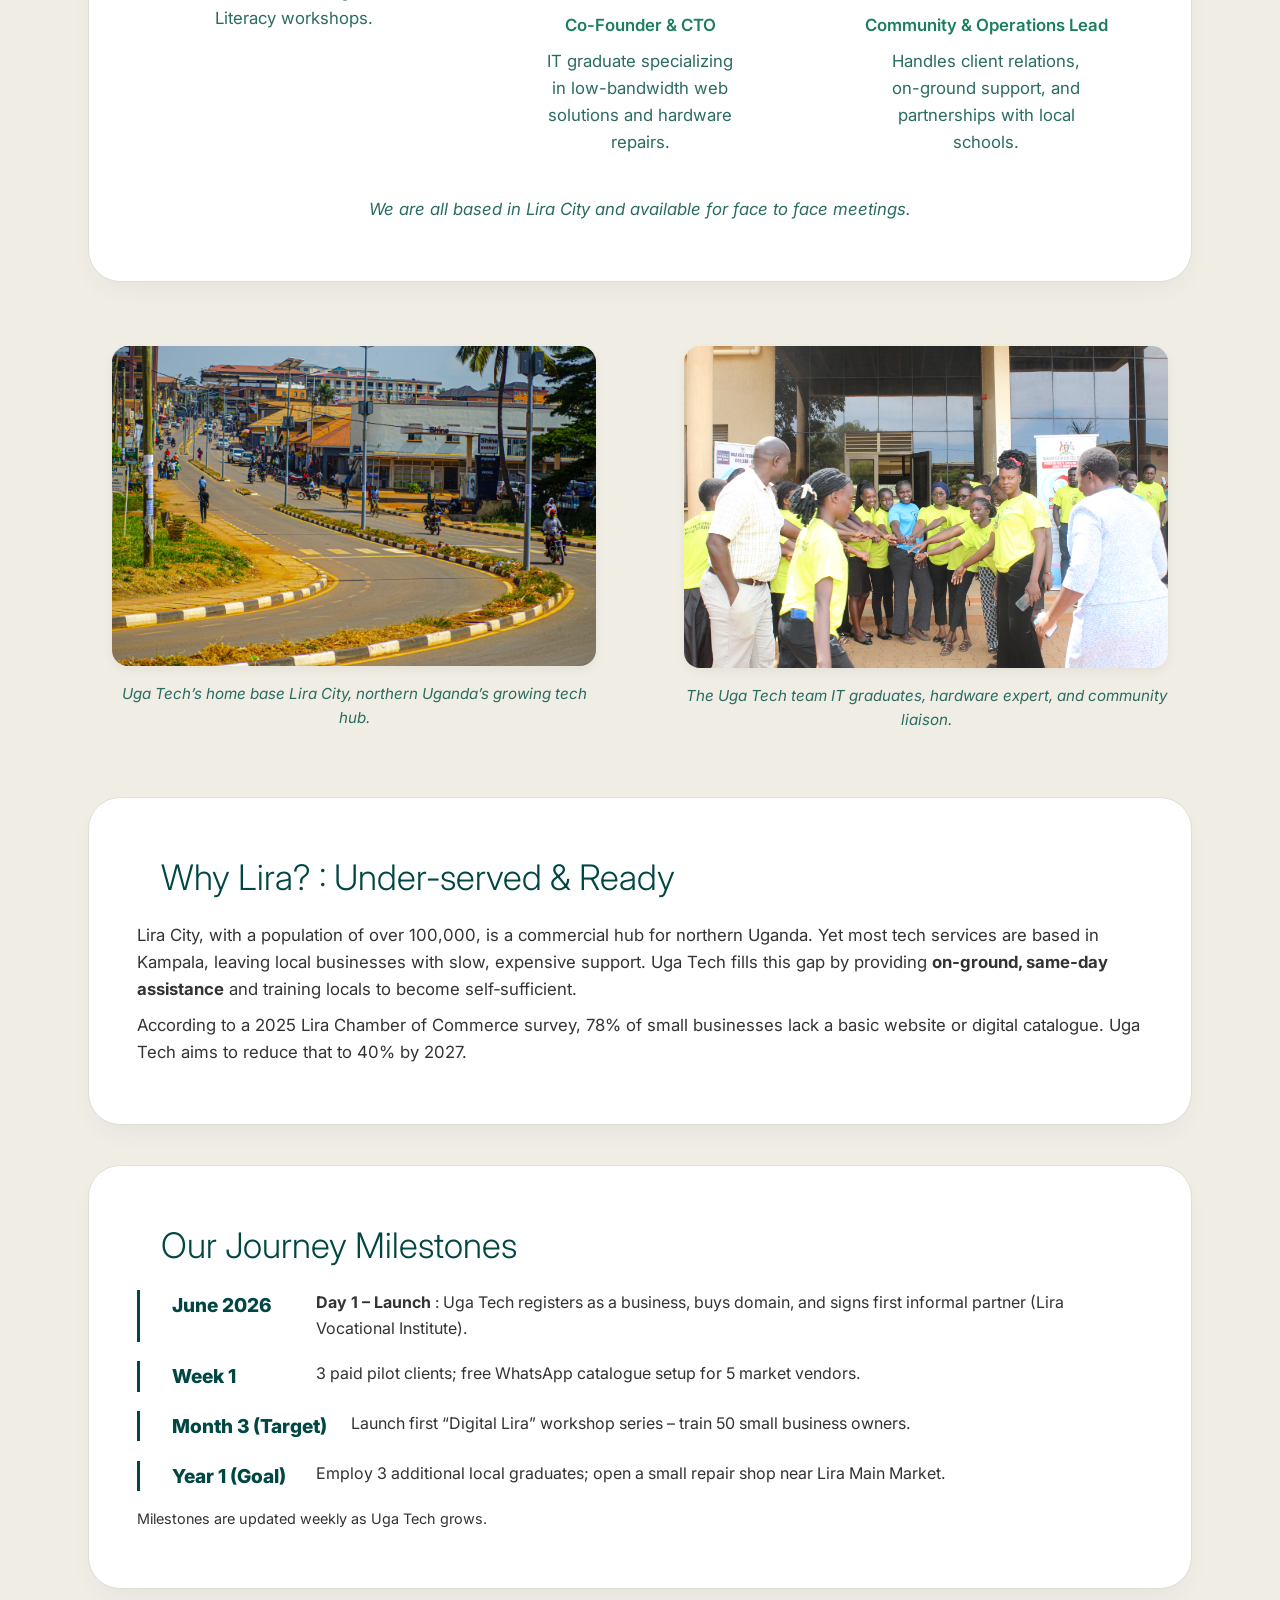
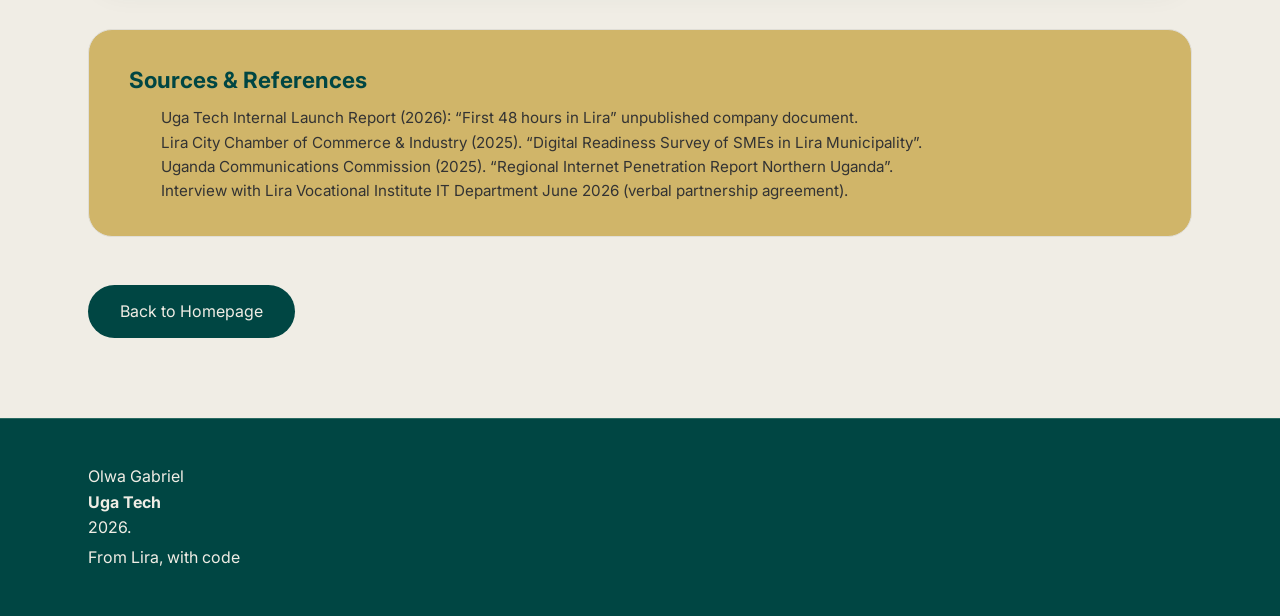
==== commit b10df4d6: "Fix spacing in face-to-face meetings text" ====
--- a/about.html
+++ b/about.html
@@ -2,9 +2,10 @@
 <html lang="en">
 <head>
     <meta charset="UTF-8">
-    <meta name="viewport" content="width=, initial-scale=1.0">
+    <meta name="viewport" content="width=device-width, initial-scale=1.0">
     <link rel="stylesheet" href="css/styles.css">
-    
+    <!--Favicon Tags-->
+<link rel="icon" type="image/png" href="images/Favicon.png">
     <title>About | Uga Tech</title>
      <link rel="preconnect" href="https://fonts.googleapis.com">
     <link rel="preconnect" href="https://fonts.gstatic.com" crossorigin>
@@ -14,15 +15,19 @@
  
 <body>
     <!--Navbar section-->
- <div class="navbar">
+<div class="navbar">
     <div class="container">
-       <a href="index.html" class="logo">
+        <a href="index.html" class="logo">
     <span class="logo-title">
         <i class="fa-brands fa-medapps"></i> Uga Tech
     </span>
     <span class="logo-tagline">From Lira, with code.</span>
 </a>
         <nav>
+            <input type="checkbox" id="check">
+            <label for="check" class="check-btn">
+                <i class="fas fa-bars"></i>
+            </label>
             <ul>
                 <li><a href="index.html" >HOME</a></li>
                 <li><a href="about.html" class="active">ABOUT</a></li>
@@ -68,7 +73,7 @@
     </p>
 
     <div class="grid grid-3 text-center">
-        <!-- Team Member 1: CEO / Co-Founder -->
+        <!-- Team Member 1: CEO-->
         <div class="team-member">
             <img src="images/ceo-profile.jpg" alt="CEO - Olwa Gabriel">
             <h3 class="team-name">Olwa Gabriel</h3>
@@ -76,7 +81,7 @@
             <p class="team-bio">Leads strategy, community outreach, and oversees the Digital Literacy workshops.</p>
         </div>
 
-        <!-- Team Member 2: CTO -->
+        <!-- Team Member 2: CTO-->
         <div class="team-member">
             <img src="images/cto-profile.jpg" alt="CTO - Acom Jane">
             <h3 class="team-name">Acom Jane</h3>
@@ -94,7 +99,7 @@
     </div>
 
     <p style="text-align: center; margin-top: 2rem; font-style: italic; color: #2a6b62;">
-        <i class="fas fa-handshake"></i> We are all based in Lira City and available for face-to-face meetings.
+        <i class="fas fa-handshake"></i> We are all based in Lira City and available for face to face meetings.
     </p>
 </div>
 
@@ -117,7 +122,7 @@
             <p>According to a 2025 Lira Chamber of Commerce survey, 78% of small businesses lack a basic website or digital catalogue. Uga Tech aims to reduce that to 40% by 2027.</p>
         </div>
 
-        <!-- TIMELINE / MILESTONE SECTION -->
+        <!-- Timeline-->
         <div class="section-card">
             <h2>Our Journey Milestones</h2>
             <div class="timeline">
@@ -141,7 +146,7 @@
             <p style="margin-top:1rem; font-size:0.9rem;"><i class="fas fa-flag-checkered"></i> Milestones are updated weekly as Uga Tech grows.</p>
         </div>
 
-        <!-- PROPER SOURCE CITATIONS -->
+    <!--Citations-->
         <div class="citations">
             <h3><i class="fas fa-book-open"></i> Sources & References</h3>
             <ul>
--- a/css/styles.css
+++ b/css/styles.css
@@ -1,4 +1,3 @@
-/* ===== RESET & BASE ===== */
 * {
     box-sizing: border-box;
     padding: 0;
@@ -37,7 +36,7 @@
     margin: 10px 0;
 }
 
-/* ===== CONTAINER & UTILITIES ===== */
+/* CONTAINER & UTILITIES */
 .container {
     max-width: 1100px;
     margin: 0 auto;
@@ -56,9 +55,9 @@
     margin: 2rem 0;
 }
 
-/* ===== NAVBAR ===== */
+/*NAVBAR */
 .navbar {
-    background-color: #004643;
+    background-color: var(--primary-color);
     color: #F0EDE5;
     height: 80px;
     font-size: 1rem;
@@ -79,7 +78,6 @@
     padding: 0 24px;
 }
 
-/* Logo with inline slogan */
 .navbar .logo {
     display: flex;
     align-items: center;
@@ -114,7 +112,7 @@
     padding-left: 0.5rem;
 }
 
-/* Navigation links */
+
 .navbar ul {
     display: flex;
     align-items: center;
@@ -143,11 +141,50 @@
     background-color: rgba(240, 237, 229, 0.2);
     color: #ffffff;
     border-bottom: 2px solid #F0EDE5;
-}
-
-/* ===== HERO SECTION ===== */
+} 
+
+.check-btn {
+    font-size: 28px;
+    color: #F0EDE5;
+    cursor: pointer;
+    display: none;
+    padding: 4px 10px;
+    border-radius: 6px;
+    transition: background 0.3s ease;
+    line-height: 1;
+    float: right;
+    margin-top: 0;
+}
+
+.check-btn:hover {
+    background: rgba(255, 255, 255, 0.1);
+}
+
+#check {
+    display: none;
+}
+
+#check:checked + .check-btn i {
+    transform: rotate(90deg);
+    transition: transform 0.3s ease;
+}
+
+/*Hamburger Animation */
+@keyframes slideDown {
+    0% {
+        opacity: 0;
+        transform: translateY(-10px);
+    }
+    100% {
+        opacity: 1;
+        transform: translateY(0);
+    }
+}
+
+/*HERO SECTION */
 .hero-section {
     position: relative;
+    background-color: var(--primary-color);
     background-image: url('../images/hero.jpg');
     background-size: cover;
     background-position: center;
@@ -219,7 +256,7 @@
     font-weight: 600;
 }
 
-/* ===== INTRO CARD ===== */
+/*Intro Card */
 .intro-card {
     background: white;
     border-radius: 28px;
@@ -240,7 +277,7 @@
     padding: 0.5rem;
 }
 
-/* ===== SERVICES ===== */
+/* Services Section*/
 .services {
     padding: 4rem 0;
     background: white;
@@ -253,8 +290,8 @@
 
 .services-heading h2 {
     font-size: 2.2rem;
-    color: #004643;
-    border-left: 5px solid #004643;
+    color: var(--primary-color);
+    border-left: 5px solid var(--primary-color);
     padding-left: 1rem;
     display: inline-block;
 }
@@ -294,7 +331,7 @@
 
 .service-card h3 {
     font-size: 1.4rem;
-    color: #004643;
+    color: var(--primary-color);
     margin-bottom: 0.8rem;
 }
 
@@ -324,7 +361,7 @@
     transform: translateY(-2px);
 }
 
-/* ===== FACTS ===== */
+/* Facts Section */
 .facts {
     padding: 3rem 0;
     background-color: #F0EDE5;
@@ -335,7 +372,7 @@
     color: #004643;
     text-align: center;
     margin-bottom: 2rem;
-    border-bottom: 2px solid #004643;
+    border-bottom: 2px solid var(--primary-color);
     display: inline-block;
     padding-bottom: 0.5rem;
 }
@@ -355,13 +392,13 @@
 }
 
 .facts i {
-    color: #004643;
+    color: var(--primary-color);
     margin-bottom: 1rem;
 }
 
 .facts h3 {
     font-size: 1.4rem;
-    color: #004643;
+    color: var(--primary-color);
     margin: 0.5rem 0;
 }
 
@@ -371,9 +408,9 @@
     line-height: 1.5;
 }
 
-/* ===== ABOUT PAGE ===== */
+/* About Page */
 .about-hero {
-    background: linear-gradient(145deg, #817553 0%, #ffffffad 100%);
+    background-color: var(--primary-color);
     background-image: url(../images/about.jpg);
     background-size: cover;
     background-position: center;
@@ -415,7 +452,7 @@
     margin-top: 0.5rem;
 }
 
-/* ===== TEAM ===== */
+/*My Team Section*/
 .team-member {
     text-align: center;
 }
@@ -454,7 +491,7 @@
     margin: 0.5rem auto;
 }
 
-/* ===== IMAGE ROW (About) ===== */
+/*Image row section */
 .image-row {
     display: flex;
     flex-wrap: wrap;
@@ -485,7 +522,7 @@
     font-style: italic;
 }
 
-/* ===== TIMELINE ===== */
+/*TIMELINE*/
 .timeline {
     display: flex;
     flex-direction: column;
@@ -508,7 +545,7 @@
     font-size: 1.1rem;
 }
 
-/* ===== CITATIONS ===== */
+/*citations */
 .citations {
     background: #d0b569;
     padding: 1.5rem;
@@ -526,7 +563,7 @@
     margin-left: 1.5rem;
 }
 
-/* ===== CONTACT ===== */
+/* Contact Section */
 .feedback .grid {
     grid-template-columns: 45% 55%;
     gap: 30px;
@@ -609,14 +646,14 @@
     transform: scale(1.05);
 }
 
-/* ===== GALLERY ===== */
+/* Gallery Page */
 .gallery {
     padding: 2rem 0 3rem;
 }
 
 .gallery-heading {
     font-size: 2rem;
-    color: #004643;
+    color: var(--primary-color);
     text-align: center;
     margin-bottom: 2rem;
     border-bottom: 2px solid #e0ded7;
@@ -656,7 +693,7 @@
     font-style: italic;
 }
 
-/* ===== GRID SYSTEM (unified) ===== */
+/* Grid CSS */
 .grid {
     display: grid;
     gap: 2rem;
@@ -671,7 +708,7 @@
     gap: 1.8rem;
 }
 
-/* ===== BUTTONS ===== */
+/* Buttons */
 .btn {
     display: inline-block;
     padding: 10px 30px;
@@ -688,7 +725,7 @@
 }
 
 .btn-primary {
-    background-color: #004643;
+    background-color: var(--primary-color);
     color: #F0EDE5;
     border: none;
     padding: 12px 24px;
@@ -707,7 +744,7 @@
 
 .btn-next {
     display: inline-block;
-    background-color: #004643;
+    background-color:var(--primary-color);
     color: #F0EDE5;
     padding: 10px 24px;
     border-radius: 40px;
@@ -722,7 +759,7 @@
 .btn-back {
     display: inline-block;
     margin: 1rem 0;
-    background-color: #004643;
+    background-color: var(--primary-color);
     color: #F0EDE5;
     padding: 10px 24px;
     border-radius: 40px;
@@ -734,7 +771,7 @@
     background-color: #1B7F5C;
 }
 
-/* ===== FOOTER ===== */
+/* Footer section */
 .site-footer {
     background-color: #004643;
     color: #F0EDE5;
@@ -786,57 +823,186 @@
     color: #9ACDBD;
     transform: scale(1.05);
 }
-
-/* ==========================================================
-   RESPONSIVE: MOBILE (max-width: 375px)
-   ========================================================== */
-@media (max-width: 375px) {
-    .container {
-        padding: 0 16px;
-        max-width: 100%;
-    }
-
-    /* Navbar */
+/*Added Tablet View*/
+/*RESPONSIVE: TABLET & MOBILE (max-width: 768px)*/
+@media (max-width: 768px) {
+    .check-btn {
+        display: block;
+        font-size: 26px;
+        padding: 6px 12px;
+        line-height: 1;
+    }
+
+    .navbar ul {
+        display: none;
+        flex-direction: column;
+        align-items: stretch;
+        width: 100%;
+        background-color: var(--primary-color);
+        padding: 0.5rem 0;
+        margin-top: 0.5rem;
+        border-top: 1px solid rgba(255, 255, 255, 0.1);
+        box-shadow: 0 8px 16px rgba(0, 0, 0, 0.15);
+        position: absolute;
+        top: 100%;
+        left: 0;
+        right: 0;
+        z-index: 999;
+        gap: 0;
+    }
+
+    #check:checked ~ ul {
+        display: flex;
+        animation: slideDown 0.3s ease forwards;
+    }
+
+    .navbar ul li a {
+        display: block;
+        width: 100%;
+        text-align: center;
+        padding: 14px 20px;
+        font-size: 0.9rem;
+        border-radius: 0;
+        border-bottom: 1px solid rgba(255, 255, 255, 0.05);
+        text-transform: uppercase;
+        letter-spacing: 1px;
+        transition: background 0.2s ease;
+    }
+
+    .navbar ul li:last-child a {
+        border-bottom: none;
+    }
+
+    .navbar ul li a:hover {
+        background-color: rgba(255, 255, 255, 0.15);
+    }
+
+    .navbar ul li a.active {
+        background-color: rgba(255, 255, 255, 0.2);
+        border-bottom: 2px solid #F0EDE5;
+    }
+
     .navbar {
         height: auto;
-        padding: 12px 0;
+        padding: 8px 0;
+        position: relative;
     }
 
     .navbar .container {
         flex-wrap: wrap;
-        justify-content: center;
-        gap: 8px;
+        justify-content: space-between;
+        align-items: center;
+        padding: 0 16px;
+        position: relative;
+    }
+
+    .navbar .logo {
+        flex: 1;
+        min-width: 0;
     }
 
     .navbar .logo .logo-title {
-        font-size: 1.6rem;
+        font-size: 1.5rem;
+        gap: 0.3rem;
     }
 
     .navbar .logo .logo-title i {
-        font-size: 1.3rem;
+        font-size: 1.2rem;
     }
 
     .navbar .logo .logo-tagline {
-        font-size: 0.7rem;
+        font-size: 0.6rem;
         white-space: normal;
         border-left: none;
         padding-left: 0;
-    }
-
-    .navbar ul {
+        max-width: 80px;
+        flex-shrink: 1;
+    }
+
+    .services-grid {
+        grid-template-columns: repeat(2, 1fr);
+        gap: 1.5rem;
+    }
+
+    .grid-3 {
+        grid-template-columns: repeat(2, 1fr);
+        gap: 1.5rem;
+    }
+
+    .grid-6 {
+        grid-template-columns: repeat(2, 1fr);
+        gap: 1.5rem;
+    }
+
+    .feedback .grid {
+        grid-template-columns: 1fr;
+        gap: 2rem;
+        padding: 10px;
+    }
+
+    .container {
+        padding: 0 20px;
+    }
+}
+
+/*RESPONSIVE: MOBILE (max-width: 375px) - extra tweaks */
+@media (max-width: 375px) {
+    .container {
+        padding: 0 12px;
+        max-width: 100%;
+    }
+
+    /* ---- NAVBAR ---- */
+    .navbar {
+        height: auto;
+        padding: 6px 0;
+    }
+
+    .navbar .container {
         flex-wrap: wrap;
-        justify-content: center;
-        gap: 0.2rem;
-        width: 100%;
+        justify-content: space-between;
+        align-items: center;
+        gap: 0;
+        padding: 0 12px;
+    }
+
+    .navbar .logo {
+        flex: 1;
+        min-width: 0;
+        gap: 0.3rem;
+    }
+
+    .navbar .logo .logo-title {
+        font-size: 1.2rem;
+        flex-shrink: 1;
+        min-width: 0;
+        gap: 0.3rem;
+    }
+
+    .navbar .logo .logo-title i {
+        font-size: 1rem;
+    }
+
+    .navbar .logo .logo-tagline {
+        font-size: 0.5rem;
+        white-space: normal;
+        border-left: none;
+        padding-left: 0;
+        flex-shrink: 1;
+        max-width: 60px;
+    }
+
+    .check-btn {
+        font-size: 22px;
+        padding: 4px 8px;
     }
 
     .navbar ul li a {
-        font-size: 0.7rem;
-        padding: 6px 10px;
-        letter-spacing: 0.3px;
-    }
-
-    /* Hero */
+        font-size: 0.75rem;
+        padding: 12px 16px;
+    }
+
+    /* ---- HERO ---- */
     .hero-section {
         min-height: 70vh;
         padding: 2.5rem 1rem;
@@ -866,7 +1032,21 @@
         display: none;
     }
 
-    /* Intro card */
+    /* ---- ABOUT HERO ---- */
+    .about-hero {
+        padding: 2rem 0;
+    }
+
+    .about-hero h1 {
+        font-size: 2.2rem;
+    }
+
+    .about-hero p {
+        font-size: 0.9rem;
+        padding: 0 1rem;
+    }
+
+    /* ---- INTRO CARD ---- */
     .intro-card {
         padding: 1.2rem;
         margin: 1rem 0;
@@ -881,7 +1061,21 @@
         font-size: 0.9rem;
     }
 
-    /* Grids */
+    /* ---- SERVICES ---- */
+    .services-grid {
+        grid-template-columns: 1fr;
+        gap: 1.2rem;
+    }
+
+    .services-heading h2 {
+        font-size: 1.6rem;
+    }
+
+    .service-card {
+        padding: 1.5rem 1rem;
+    }
+
+    /* ---- GRIDS ---- */
     .grid-3,
     .grid-6 {
         grid-template-columns: 1fr;
@@ -904,7 +1098,7 @@
         font-size: 1.5rem;
     }
 
-    /* Buttons */
+    /* ---- BUTTONS ---- */
     .btn-next,
     .btn-back {
         width: 100%;
@@ -913,20 +1107,7 @@
         font-size: 0.9rem;
     }
 
-    /* About */
-    .about-hero {
-        padding: 2rem 0;
-    }
-
-    .about-hero h1 {
-        font-size: 2.2rem;
-    }
-
-    .about-hero p {
-        font-size: 0.9rem;
-        padding: 0 1rem;
-    }
-
+    /* ---- SECTION CARDS ---- */
     .section-card {
         padding: 1.2rem;
         margin: 1.2rem 0;
@@ -947,6 +1128,7 @@
         font-size: 0.9rem;
     }
 
+    /* ---- IMAGE ROW ---- */
     .image-row {
         flex-direction: column;
         gap: 1rem;
@@ -965,6 +1147,7 @@
         font-size: 0.75rem;
     }
 
+    /* ---- TIMELINE ---- */
     .timeline-item {
         flex-direction: column;
         gap: 0.2rem;
@@ -981,6 +1164,7 @@
         font-size: 0.85rem;
     }
 
+    /* ---- CITATIONS ---- */
     .citations {
         padding: 1rem;
         border-radius: 16px;
@@ -999,13 +1183,9 @@
         margin-bottom: 0.3rem;
     }
 
-    /* Gallery */
+    /* ---- GALLERY ---- */
     .gallery-heading {
         font-size: 1.5rem;
-    }
-
-    .grid-6 {
-        gap: 1.2rem;
     }
 
     .gallery-img img {
@@ -1017,7 +1197,7 @@
         padding: 0.6rem;
     }
 
-    /* Contact */
+    /* ---- CONTACT ---- */
     .feedback .grid {
         grid-template-columns: 1fr;
         gap: 1.5rem;
@@ -1057,7 +1237,17 @@
         font-size: 1.2rem;
     }
 
-    /* Footer */
+    /* ---- TEAM ---- */
+    .team-member img {
+        width: 120px;
+        height: 120px;
+    }
+
+    .team-bio {
+        max-width: 100%;
+    }
+
+    /* ---- FOOTER ---- */
     .site-footer {
         padding: 1.5rem 0;
         margin-top: 2rem;
@@ -1087,7 +1277,7 @@
         font-size: 0.7rem;
     }
 
-    /* General */
+    /* ---- GENERAL TEXT ---- */
     p,
     li,
     .text-secondary {
@@ -1105,20 +1295,9 @@
     h3 {
         font-size: 1.1rem;
     }
-
-    .team-member img {
-        width: 120px;
-        height: 120px;
-    }
-
-    .team-bio {
-        max-width: 100%;
-    }
-}
-
-/* ==========================================================
-   RESPONSIVE: DESKTOP (min-width: 1280px)
-   ========================================================== */
+}
+
+/*RESPONSIVE: DESKTOP (min-width: 1280px)*/
 @media (min-width: 1280px) {
     .container {
         max-width: 1200px;
@@ -1349,4 +1528,4 @@
     .footer-tagline {
         font-size: 0.9rem;
     }
-}+}
